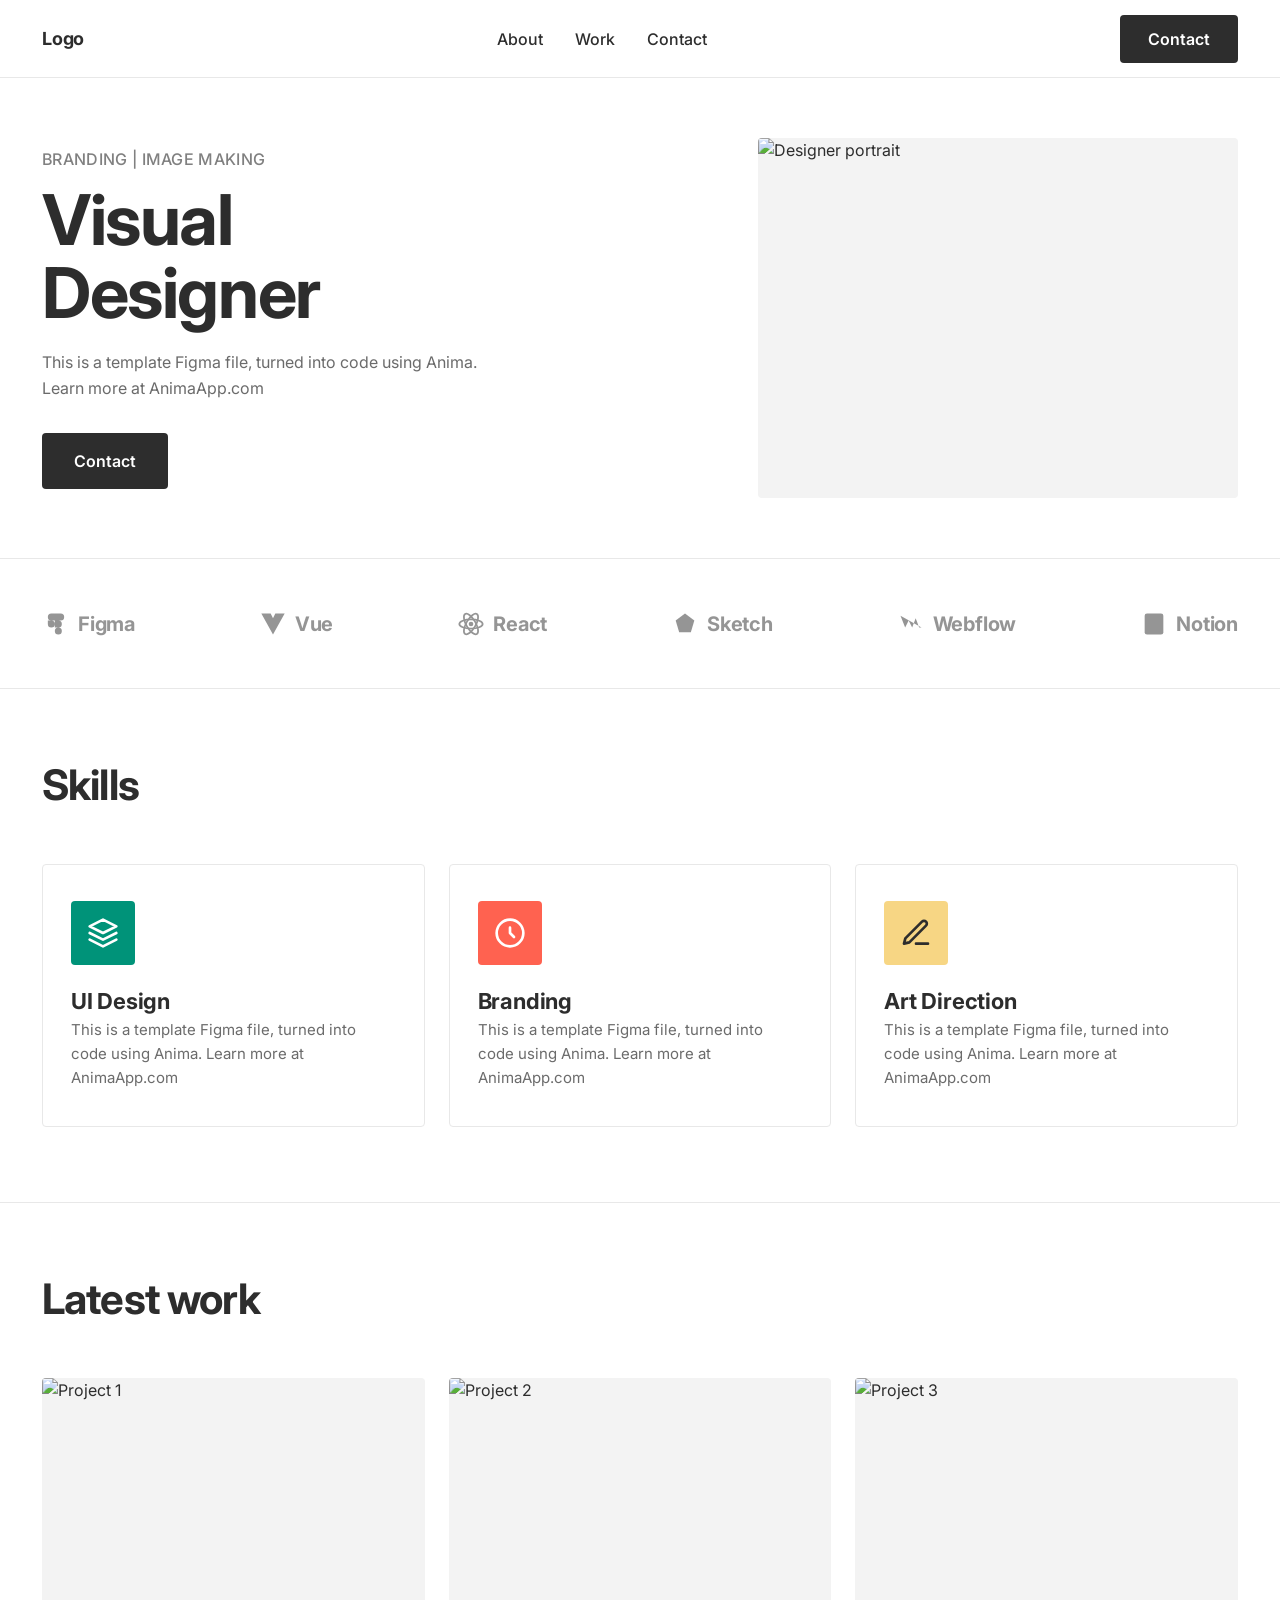
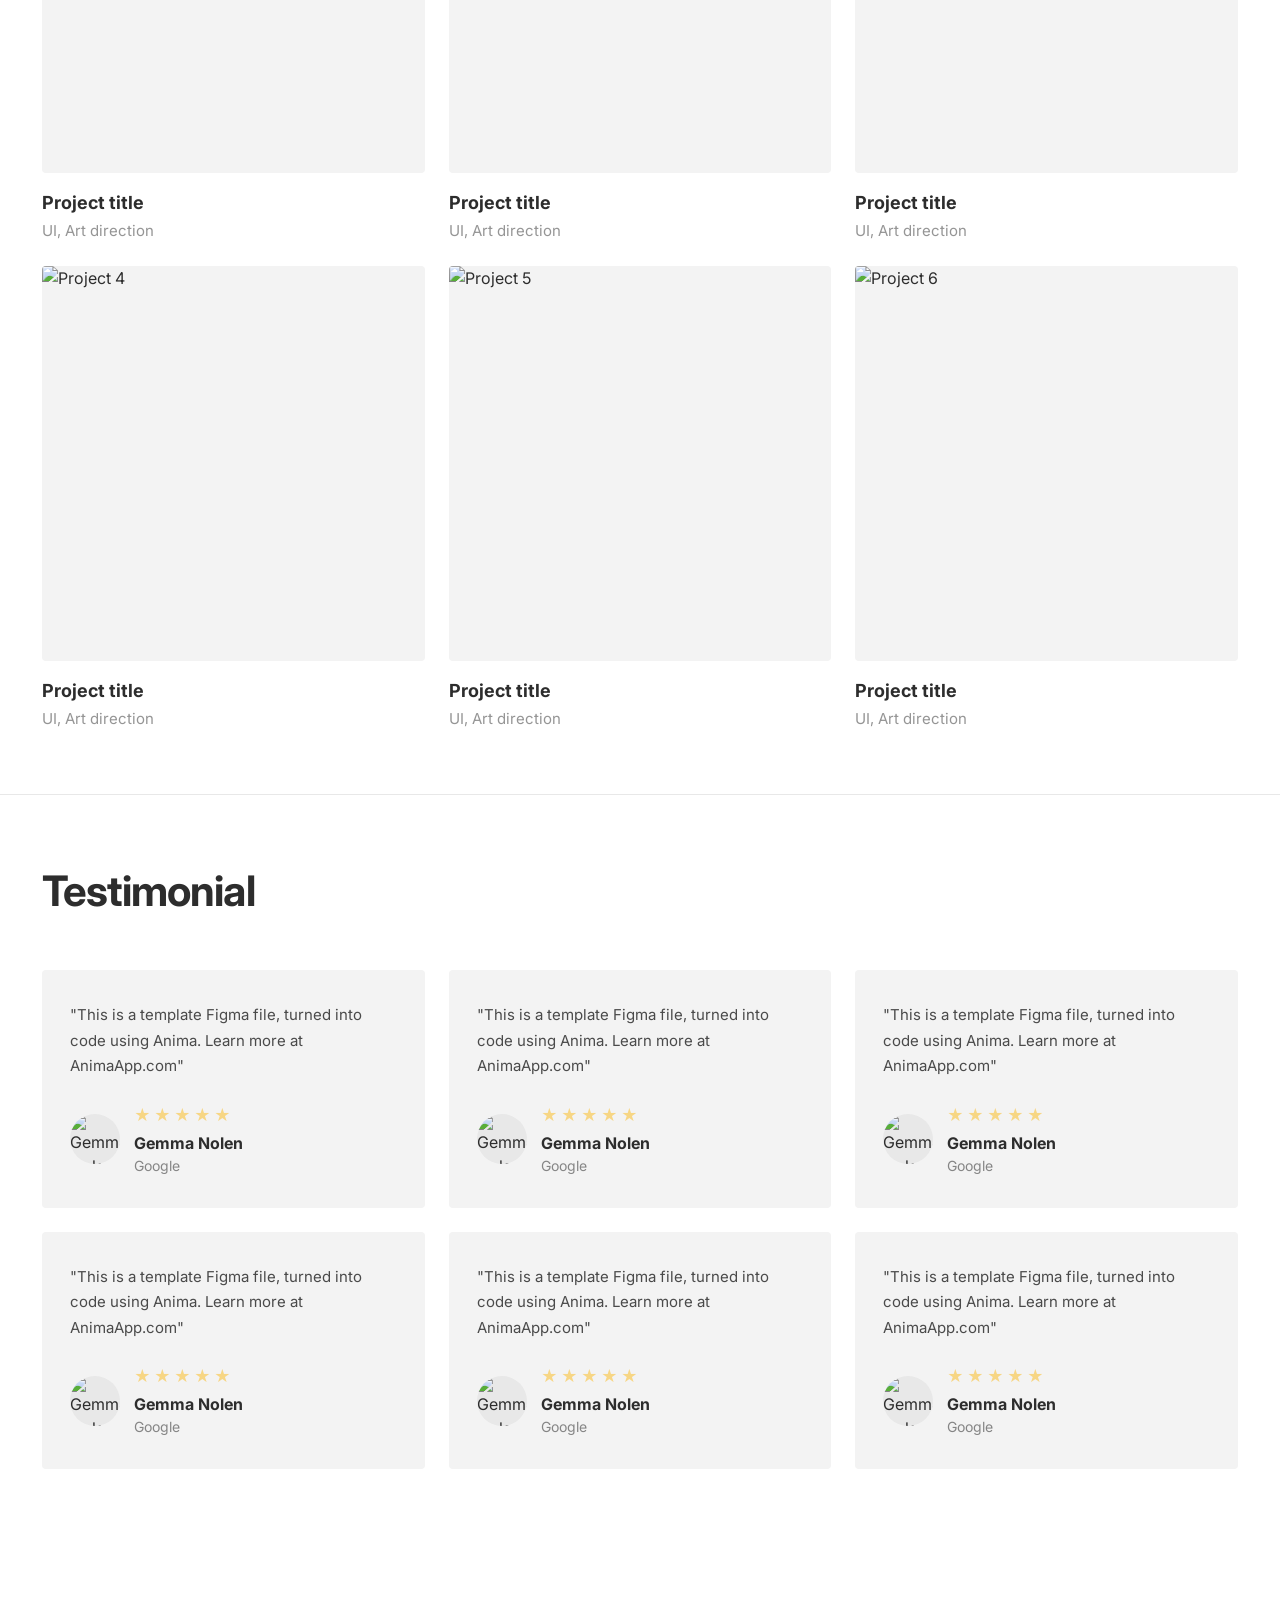
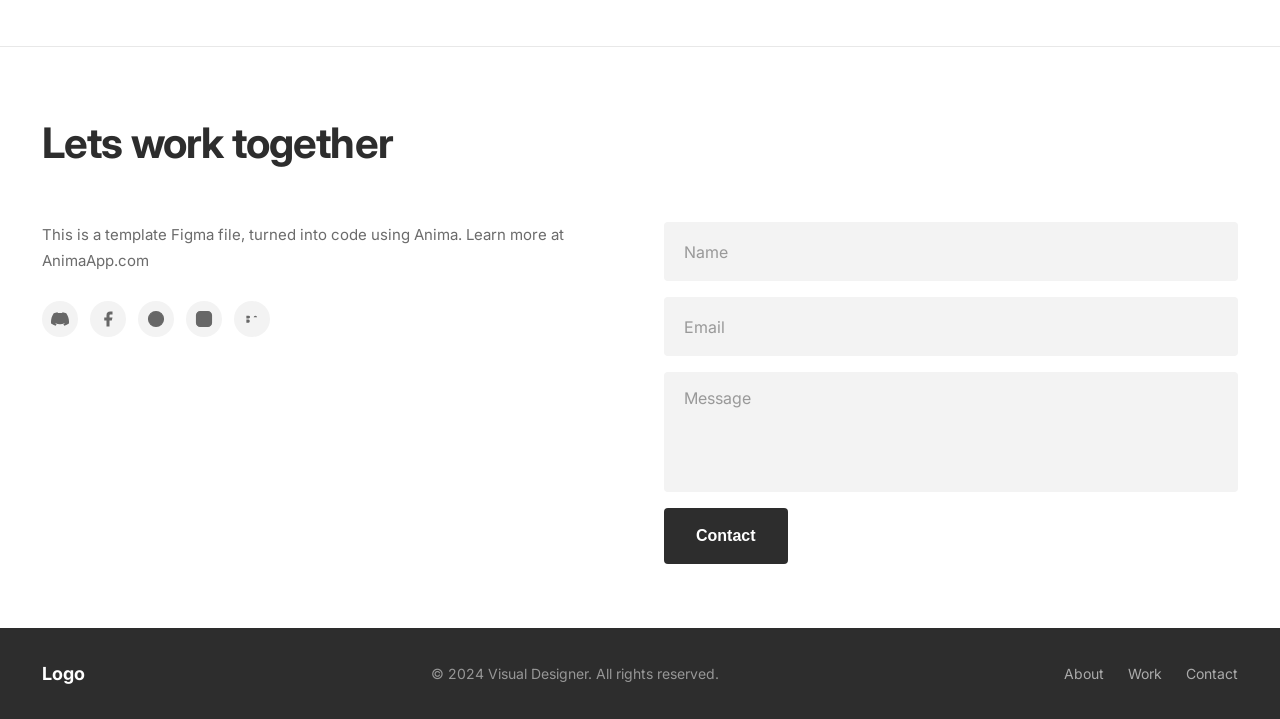
==== fig2json2code/index.html @ 577cde06 "Add files via upload Figma to Code Step 1: Download .fig (local copy) Step 2: use fig2json (https:" ====
<!DOCTYPE html>
<html lang="en">
<head>
  <meta charset="UTF-8" />
  <meta name="viewport" content="width=device-width, initial-scale=1.0" />
  <title>Visual Designer — Portfolio Template</title>
  <link rel="preconnect" href="https://fonts.googleapis.com" />
  <link rel="preconnect" href="https://fonts.gstatic.com" crossorigin />
  <link href="https://fonts.googleapis.com/css2?family=Inter:wght@400;500;600;700&display=swap" rel="stylesheet" />
  <link rel="stylesheet" href="styles.css" />
</head>
<body>

  <!-- ============================================================
       NAVIGATION
       ============================================================ -->
  <nav class="nav">
    <div class="nav__inner">
      <a href="#" class="nav__logo">Logo</a>
      <ul class="nav__menu">
        <li><a href="#about">About</a></li>
        <li><a href="#work">Work</a></li>
        <li><a href="#contact">Contact</a></li>
      </ul>
      <a href="#contact" class="nav__cta">Contact</a>
    </div>
  </nav>

  <!-- ============================================================
       HEADER SECTION
       ============================================================ -->
  <section class="header-section" id="about">
    <div class="header-section__inner">
      <div class="header-content">
        <p class="header-content__subtitle">Branding | Image making</p>
        <h1 class="header-content__title">Visual<br>Designer</h1>
        <p class="header-content__desc">
          This is a template Figma file, turned into code using Anima.
          Learn more at AnimaApp.com
        </p>
        <a href="#contact" class="btn btn--dark">Contact</a>
      </div>
      <div class="header-image">
        <img
          src="../figma-json/v3/images/a2d1b3a41cc9761b3e8b3609af7fffb76a2461f9.png"
          alt="Designer portrait"
          width="480"
          height="360"
        />
      </div>
    </div>
  </section>

  <!-- ============================================================
       LOGO BAR
       ============================================================ -->
  <div class="logo-bar">
    <div class="logo-bar__inner">

      <!-- Figma-style wordmark -->
      <div class="logo-bar__item">
        <svg viewBox="0 0 24 24" aria-hidden="true">
          <path d="M8 3a3 3 0 0 0 0 6h3V3H8Zm3 0h5a3 3 0 0 1 0 6h-5V3ZM8 15a3 3 0 1 0 0-6H5v3a3 3 0 0 0 3 3Zm3-6v6h3a3 3 0 0 0 0-6h-3Zm0 9a3 3 0 1 0 6 0 3 3 0 0 0-6 0Z"/>
        </svg>
        Figma
      </div>

      <!-- Vue-style wordmark -->
      <div class="logo-bar__item">
        <svg viewBox="0 0 24 24" aria-hidden="true">
          <path d="M2 3h4l6 10L18 3h4L12 21 2 3Zm4 0 6 10 6-10H14l-2 4-2-4H6Z"/>
        </svg>
        Vue
      </div>

      <!-- React-style wordmark -->
      <div class="logo-bar__item">
        <svg viewBox="0 0 24 24" aria-hidden="true">
          <circle cx="12" cy="12" r="2"/>
          <ellipse cx="12" cy="12" rx="10" ry="4" fill="none" stroke="currentColor" stroke-width="1.5"/>
          <ellipse cx="12" cy="12" rx="10" ry="4" fill="none" stroke="currentColor" stroke-width="1.5" transform="rotate(60 12 12)"/>
          <ellipse cx="12" cy="12" rx="10" ry="4" fill="none" stroke="currentColor" stroke-width="1.5" transform="rotate(120 12 12)"/>
        </svg>
        React
      </div>

      <!-- Sketch-style wordmark -->
      <div class="logo-bar__item">
        <svg viewBox="0 0 24 24" aria-hidden="true">
          <path d="M4 9 12 3l8 6-3 10H7L4 9Z"/>
        </svg>
        Sketch
      </div>

      <!-- Webflow wordmark -->
      <div class="logo-bar__item">
        <svg viewBox="0 0 24 24" aria-hidden="true">
          <path d="M3 5l4 10 3-6 3 6 3-8 3 8h2"/>
        </svg>
        Webflow
      </div>

      <!-- Notion wordmark -->
      <div class="logo-bar__item">
        <svg viewBox="0 0 24 24" aria-hidden="true">
          <rect x="4" y="3" width="16" height="18" rx="2"/>
          <path d="M8 8h8M8 12h5M8 16h3"/>
        </svg>
        Notion
      </div>

    </div>
  </div>

  <!-- ============================================================
       SKILLS SECTION
       ============================================================ -->
  <section class="skills-section" id="about-skills">
    <div class="skills-section__inner">
      <h2 class="section-heading">Skills</h2>
      <div class="skills-grid">

        <!-- Card 1 — Green -->
        <div class="skill-card">
          <div class="skill-card__icon skill-card__icon--green">
            <svg viewBox="0 0 24 24" aria-hidden="true">
              <path d="M12 2L2 7l10 5 10-5-10-5ZM2 17l10 5 10-5M2 12l10 5 10-5"/>
            </svg>
          </div>
          <div>
            <h3 class="skill-card__title">UI Design</h3>
            <p class="skill-card__desc">
              This is a template Figma file, turned into code using Anima.
              Learn more at AnimaApp.com
            </p>
          </div>
        </div>

        <!-- Card 2 — Red -->
        <div class="skill-card">
          <div class="skill-card__icon skill-card__icon--red">
            <svg viewBox="0 0 24 24" aria-hidden="true">
              <circle cx="12" cy="12" r="10"/>
              <path d="M12 8v4l3 3"/>
            </svg>
          </div>
          <div>
            <h3 class="skill-card__title">Branding</h3>
            <p class="skill-card__desc">
              This is a template Figma file, turned into code using Anima.
              Learn more at AnimaApp.com
            </p>
          </div>
        </div>

        <!-- Card 3 — Yellow -->
        <div class="skill-card">
          <div class="skill-card__icon skill-card__icon--yellow">
            <svg viewBox="0 0 24 24" aria-hidden="true" style="stroke: #2d2d2d">
              <path d="M12 20h9M16.5 3.5a2.121 2.121 0 1 1 3 3L7 19l-4 1 1-4L16.5 3.5Z"/>
            </svg>
          </div>
          <div>
            <h3 class="skill-card__title">Art Direction</h3>
            <p class="skill-card__desc">
              This is a template Figma file, turned into code using Anima.
              Learn more at AnimaApp.com
            </p>
          </div>
        </div>

      </div>
    </div>
  </section>

  <!-- ============================================================
       GALLERY SECTION
       ============================================================ -->
  <section class="gallery-section" id="work">
    <div class="gallery-section__inner">
      <h2 class="section-heading">Latest work</h2>
      <div class="gallery-grid">

        <div class="gallery-card">
          <div class="gallery-card__image">
            <img src="../figma-json/v3/images/46acf5070c2b1eabe533e70cdfd6db0920cb88be.jpg" alt="Project 1" />
          </div>
          <h3 class="gallery-card__title">Project title</h3>
          <p class="gallery-card__category">UI, Art direction</p>
        </div>

        <div class="gallery-card">
          <div class="gallery-card__image">
            <img src="../figma-json/v3/images/ae5d91180b98e9e0920120c3b24ffbfe143d83cd.jpg" alt="Project 2" />
          </div>
          <h3 class="gallery-card__title">Project title</h3>
          <p class="gallery-card__category">UI, Art direction</p>
        </div>

        <div class="gallery-card">
          <div class="gallery-card__image">
            <img src="../figma-json/v3/images/3879de03212eab7e4fafca5165c55a151eca4a48.jpg" alt="Project 3" />
          </div>
          <h3 class="gallery-card__title">Project title</h3>
          <p class="gallery-card__category">UI, Art direction</p>
        </div>

        <div class="gallery-card">
          <div class="gallery-card__image">
            <img src="../figma-json/v3/images/7f90acac1fbd66440efa4e3870e0cd0b032f803b.jpg" alt="Project 4" />
          </div>
          <h3 class="gallery-card__title">Project title</h3>
          <p class="gallery-card__category">UI, Art direction</p>
        </div>

        <div class="gallery-card">
          <div class="gallery-card__image">
            <img src="../figma-json/v3/images/b15b0bea6c6f30cc354e8fe19b0d226e83daf314.jpg" alt="Project 5" />
          </div>
          <h3 class="gallery-card__title">Project title</h3>
          <p class="gallery-card__category">UI, Art direction</p>
        </div>

        <div class="gallery-card">
          <div class="gallery-card__image">
            <img src="../figma-json/v3/images/eae313a48883a46e7a2a60ee806e73a8052191be.png" alt="Project 6" />
          </div>
          <h3 class="gallery-card__title">Project title</h3>
          <p class="gallery-card__category">UI, Art direction</p>
        </div>

      </div>
    </div>
  </section>

  <!-- ============================================================
       TESTIMONIAL SECTION
       ============================================================ -->
  <section class="testimonial-section">
    <div class="testimonial-section__inner">
      <h2 class="section-heading">Testimonial</h2>
      <div class="testimonial-grid">

        <div class="testimonial-card">
          <p class="testimonial-card__quote">
            "This is a template Figma file, turned into code using Anima.
            Learn more at AnimaApp.com"
          </p>
          <div class="testimonial-card__client">
            <div class="testimonial-card__avatar">
              <img src="../figma-json/v3/images/e754ca731f89f5fd075dc47dcfd0ee6980216065.png" alt="Gemma Nolen" />
            </div>
            <div>
              <div class="stars">
                <span>★</span><span>★</span><span>★</span><span>★</span><span>★</span>
              </div>
              <p class="testimonial-card__name">Gemma Nolen</p>
              <p class="testimonial-card__company">Google</p>
            </div>
          </div>
        </div>

        <div class="testimonial-card">
          <p class="testimonial-card__quote">
            "This is a template Figma file, turned into code using Anima.
            Learn more at AnimaApp.com"
          </p>
          <div class="testimonial-card__client">
            <div class="testimonial-card__avatar">
              <img src="../figma-json/v3/images/e754ca731f89f5fd075dc47dcfd0ee6980216065.png" alt="Gemma Nolen" />
            </div>
            <div>
              <div class="stars">
                <span>★</span><span>★</span><span>★</span><span>★</span><span>★</span>
              </div>
              <p class="testimonial-card__name">Gemma Nolen</p>
              <p class="testimonial-card__company">Google</p>
            </div>
          </div>
        </div>

        <div class="testimonial-card">
          <p class="testimonial-card__quote">
            "This is a template Figma file, turned into code using Anima.
            Learn more at AnimaApp.com"
          </p>
          <div class="testimonial-card__client">
            <div class="testimonial-card__avatar">
              <img src="../figma-json/v3/images/e754ca731f89f5fd075dc47dcfd0ee6980216065.png" alt="Gemma Nolen" />
            </div>
            <div>
              <div class="stars">
                <span>★</span><span>★</span><span>★</span><span>★</span><span>★</span>
              </div>
              <p class="testimonial-card__name">Gemma Nolen</p>
              <p class="testimonial-card__company">Google</p>
            </div>
          </div>
        </div>

        <div class="testimonial-card">
          <p class="testimonial-card__quote">
            "This is a template Figma file, turned into code using Anima.
            Learn more at AnimaApp.com"
          </p>
          <div class="testimonial-card__client">
            <div class="testimonial-card__avatar">
              <img src="../figma-json/v3/images/e754ca731f89f5fd075dc47dcfd0ee6980216065.png" alt="Gemma Nolen" />
            </div>
            <div>
              <div class="stars">
                <span>★</span><span>★</span><span>★</span><span>★</span><span>★</span>
              </div>
              <p class="testimonial-card__name">Gemma Nolen</p>
              <p class="testimonial-card__company">Google</p>
            </div>
          </div>
        </div>

        <div class="testimonial-card">
          <p class="testimonial-card__quote">
            "This is a template Figma file, turned into code using Anima.
            Learn more at AnimaApp.com"
          </p>
          <div class="testimonial-card__client">
            <div class="testimonial-card__avatar">
              <img src="../figma-json/v3/images/e754ca731f89f5fd075dc47dcfd0ee6980216065.png" alt="Gemma Nolen" />
            </div>
            <div>
              <div class="stars">
                <span>★</span><span>★</span><span>★</span><span>★</span><span>★</span>
              </div>
              <p class="testimonial-card__name">Gemma Nolen</p>
              <p class="testimonial-card__company">Google</p>
            </div>
          </div>
        </div>

        <div class="testimonial-card">
          <p class="testimonial-card__quote">
            "This is a template Figma file, turned into code using Anima.
            Learn more at AnimaApp.com"
          </p>
          <div class="testimonial-card__client">
            <div class="testimonial-card__avatar">
              <img src="../figma-json/v3/images/e754ca731f89f5fd075dc47dcfd0ee6980216065.png" alt="Gemma Nolen" />
            </div>
            <div>
              <div class="stars">
                <span>★</span><span>★</span><span>★</span><span>★</span><span>★</span>
              </div>
              <p class="testimonial-card__name">Gemma Nolen</p>
              <p class="testimonial-card__company">Google</p>
            </div>
          </div>
        </div>

      </div>
    </div>
  </section>

  <!-- ============================================================
       CONTACT SECTION
       ============================================================ -->
  <section class="contact-section" id="contact">
    <div class="contact-section__inner">
      <h2 class="contact-section__heading">Lets work together</h2>
      <div class="contact-layout">

        <div class="contact-info">
          <p class="contact-info__desc">
            This is a template Figma file, turned into code using Anima.
            Learn more at AnimaApp.com
          </p>
          <div class="social-links">
            <!-- Discord -->
            <a href="#" class="social-link" aria-label="Discord">
              <svg viewBox="0 0 24 24" aria-hidden="true">
                <path d="M20.317 4.37a19.791 19.791 0 0 0-4.885-1.515.074.074 0 0 0-.079.037c-.21.375-.444.864-.608 1.25a18.27 18.27 0 0 0-5.487 0 12.64 12.64 0 0 0-.617-1.25.077.077 0 0 0-.079-.037A19.736 19.736 0 0 0 3.677 4.37a.07.07 0 0 0-.032.027C.533 9.046-.32 13.58.099 18.057c.002.022.015.043.036.055a19.9 19.9 0 0 0 5.993 3.03.078.078 0 0 0 .084-.028c.462-.63.874-1.295 1.226-1.994.021-.041.001-.09-.041-.106a13.107 13.107 0 0 1-1.872-.892.077.077 0 0 1-.008-.128 10.2 10.2 0 0 0 .372-.292.074.074 0 0 1 .077-.01c3.928 1.793 8.18 1.793 12.062 0a.074.074 0 0 1 .078.01c.12.098.246.198.373.292a.077.077 0 0 1-.006.127 12.299 12.299 0 0 1-1.873.892.077.077 0 0 0-.041.107c.36.698.772 1.362 1.225 1.993a.076.076 0 0 0 .084.028 19.839 19.839 0 0 0 6.002-3.03.077.077 0 0 0 .032-.054c.5-5.177-.838-9.674-3.549-13.66a.061.061 0 0 0-.031-.03Z"/>
              </svg>
            </a>
            <!-- Facebook -->
            <a href="#" class="social-link" aria-label="Facebook">
              <svg viewBox="0 0 24 24" aria-hidden="true">
                <path d="M18 2h-3a5 5 0 0 0-5 5v3H7v4h3v8h4v-8h3l1-4h-4V7a1 1 0 0 1 1-1h3z"/>
              </svg>
            </a>
            <!-- Dribbble -->
            <a href="#" class="social-link" aria-label="Dribbble">
              <svg viewBox="0 0 24 24" fill="none" stroke="currentColor" stroke-width="1.5" aria-hidden="true">
                <circle cx="12" cy="12" r="10"/>
                <path d="M8.56 2.75c4.37 6.03 6.02 9.42 8.03 17.72m2.54-15.38c-3.72 4.35-8.94 5.66-16.88 5.85m19.5 1.9c-3.5-.93-6.63-.82-8.94 0-2.58.92-5.01 2.86-7.44 6.32"/>
              </svg>
            </a>
            <!-- Instagram -->
            <a href="#" class="social-link" aria-label="Instagram">
              <svg viewBox="0 0 24 24" fill="none" stroke="currentColor" stroke-width="1.5" aria-hidden="true">
                <rect width="20" height="20" x="2" y="2" rx="5"/>
                <path d="M16 11.37A4 4 0 1 1 12.63 8 4 4 0 0 1 16 11.37z"/>
                <line x1="17.5" x2="17.51" y1="6.5" y2="6.5"/>
              </svg>
            </a>
            <!-- Behance -->
            <a href="#" class="social-link" aria-label="Behance">
              <svg viewBox="0 0 24 24" aria-hidden="true">
                <path d="M7.5 11.25h-3V7.5H7.5a1.875 1.875 0 0 1 0 3.75Zm0 1.5H4.5V17H7.5a2.25 2.25 0 0 0 0-4.25Zm6.75-4.5h4.5M14.25 12h4.5M16.5 7.5a2.25 2.25 0 0 0-2.25 2.25h4.5A2.25 2.25 0 0 0 16.5 7.5Z"/>
              </svg>
            </a>
          </div>
        </div>

        <form class="contact-form" onsubmit="return false;">
          <div class="contact-form__field">
            <input class="form-input" type="text" placeholder="Name" aria-label="Name" />
          </div>
          <div class="contact-form__field">
            <input class="form-input" type="email" placeholder="Email" aria-label="Email" />
          </div>
          <div class="contact-form__field">
            <textarea class="form-input form-textarea" placeholder="Message" aria-label="Message"></textarea>
          </div>
          <button type="submit" class="btn btn--dark" style="align-self: flex-start;">Contact</button>
        </form>

      </div>
    </div>
  </section>

  <!-- ============================================================
       FOOTER
       ============================================================ -->
  <footer class="footer">
    <div class="footer__inner">
      <span class="footer__logo">Logo</span>
      <span class="footer__copy">© 2024 Visual Designer. All rights reserved.</span>
      <nav class="footer__links">
        <a href="#about">About</a>
        <a href="#work">Work</a>
        <a href="#contact">Contact</a>
      </nav>
    </div>
  </footer>

</body>
</html>
---- fig2json2code/styles.css ----
/* =============================================================
   V3 Portfolio Template — Design System
   Source: figma-json/v3/canvas.json
   Canvas: 1280px wide, white background
   Colors: #2d2d2d black, #ffffff white, #f3f3f3 gray,
           #009379 green, #ff6250 red, #f7d684 yellow, #f3afa8 pink
   ============================================================= */

/* --- Reset & Base --- */
*, *::before, *::after { box-sizing: border-box; margin: 0; padding: 0; }

html { font-size: 16px; scroll-behavior: smooth; }

body {
  font-family: 'Inter', -apple-system, BlinkMacSystemFont, 'Segoe UI', sans-serif;
  background: #ffffff;
  color: #2d2d2d;
  line-height: 1.5;
  -webkit-font-smoothing: antialiased;
}

img { display: block; max-width: 100%; }
a { color: inherit; text-decoration: none; }
ul { list-style: none; }

/* --- Typography --- */
.text-xxl  { font-size: 4.375rem;  line-height: 1.1; font-weight: 700; } /* 70px */
.text-xl   { font-size: 2.625rem;  line-height: 1.2; font-weight: 700; } /* 42px */
.text-lg   { font-size: 1.875rem;  line-height: 1.3; font-weight: 600; } /* 30px */
.text-md   { font-size: 1.125rem;  line-height: 1.5; font-weight: 400; } /* 18px */
.text-sm   { font-size: 1rem;      line-height: 1.5; font-weight: 400; } /* 16px */
.text-xs   { font-size: 0.875rem;  line-height: 1.4; font-weight: 400; } /* 14px */

/* --- Color Tokens --- */
:root {
  --black:  #2d2d2d;
  --white:  #ffffff;
  --gray:   #f3f3f3;
  --green:  #009379;
  --red:    #ff6250;
  --yellow: #f7d684;
  --pink:   #f3afa8;
  --border: #e8e8e8;
  --max-w:  1280px;
  --pad-h:  24px;
}

/* --- Layout --- */
.container {
  max-width: var(--max-w);
  margin: 0 auto;
  padding: 0 var(--pad-h);
}

.section {
  width: 100%;
}

/* =============================================================
   NAVIGATION (1280×78)
   ============================================================= */
.nav {
  width: 100%;
  height: 78px;
  background: var(--white);
  border-bottom: 1px solid var(--border);
  position: sticky;
  top: 0;
  z-index: 100;
}

.nav__inner {
  max-width: var(--max-w);
  margin: 0 auto;
  padding: 0 42px;
  height: 100%;
  display: flex;
  align-items: center;
  justify-content: space-between;
}

.nav__logo {
  font-size: 1.125rem;
  font-weight: 700;
  color: var(--black);
  letter-spacing: -0.01em;
}

.nav__menu {
  display: flex;
  align-items: center;
  gap: 32px;
}

.nav__menu a {
  font-size: 1rem;
  font-weight: 500;
  color: var(--black);
  transition: opacity 0.15s;
}

.nav__menu a:hover { opacity: 0.6; }

.nav__cta {
  display: inline-flex;
  align-items: center;
  justify-content: center;
  height: 48px;
  padding: 0 28px;
  background: var(--black);
  color: var(--white);
  font-size: 1rem;
  font-weight: 600;
  border-radius: 4px;
  transition: opacity 0.15s;
}

.nav__cta:hover { opacity: 0.8; }

/* =============================================================
   HEADER SECTION (1280×444)
   ============================================================= */
.header-section {
  background: var(--white);
  padding: 60px 42px;
  min-height: 444px;
  display: flex;
  align-items: center;
}

.header-section__inner {
  max-width: var(--max-w);
  margin: 0 auto;
  width: 100%;
  display: flex;
  align-items: center;
  justify-content: space-between;
  gap: 40px;
}

.header-content {
  flex: 1;
  max-width: 620px;
}

.header-content__subtitle {
  font-size: 1rem;
  font-weight: 500;
  color: var(--black);
  opacity: 0.6;
  letter-spacing: 0.02em;
  text-transform: uppercase;
  margin-bottom: 12px;
}

.header-content__title {
  font-size: 4.375rem;
  font-weight: 700;
  color: var(--black);
  line-height: 1.05;
  letter-spacing: -0.02em;
  margin-bottom: 20px;
}

.header-content__desc {
  font-size: 1rem;
  color: var(--black);
  opacity: 0.7;
  line-height: 1.6;
  max-width: 480px;
  margin-bottom: 32px;
}

.header-image {
  flex-shrink: 0;
  width: 480px;
  height: 360px;
  background: var(--gray);
  overflow: hidden;
  border-radius: 4px;
}

.header-image img {
  width: 100%;
  height: 100%;
  object-fit: cover;
}

/* =============================================================
   BUTTON
   ============================================================= */
.btn {
  display: inline-flex;
  align-items: center;
  justify-content: center;
  height: 56px;
  padding: 0 32px;
  font-size: 1rem;
  font-weight: 600;
  border-radius: 4px;
  cursor: pointer;
  border: none;
  transition: opacity 0.15s;
}

.btn--dark {
  background: var(--black);
  color: var(--white);
}

.btn--dark:hover { opacity: 0.8; }

.btn--outline {
  background: transparent;
  color: var(--black);
  border: 2px solid var(--black);
}

.btn--outline:hover { background: var(--black); color: var(--white); }

/* =============================================================
   LOGO BAR (1280×131)
   ============================================================= */
.logo-bar {
  background: var(--white);
  border-top: 1px solid var(--border);
  border-bottom: 1px solid var(--border);
  padding: 40px 42px;
  min-height: 131px;
  display: flex;
  align-items: center;
}

.logo-bar__inner {
  max-width: var(--max-w);
  margin: 0 auto;
  width: 100%;
  display: flex;
  align-items: center;
  justify-content: space-between;
  gap: 40px;
}

.logo-bar__item {
  display: flex;
  align-items: center;
  gap: 8px;
  font-size: 1.25rem;
  font-weight: 700;
  color: var(--black);
  opacity: 0.5;
  letter-spacing: -0.01em;
  white-space: nowrap;
}

.logo-bar__item svg {
  width: 28px;
  height: 28px;
  fill: currentColor;
}

/* =============================================================
   SKILLS SECTION (1280×513)
   ============================================================= */
.skills-section {
  background: var(--white);
  padding: 64px 42px;
  min-height: 513px;
}

.skills-section__inner {
  max-width: var(--max-w);
  margin: 0 auto;
}

.section-heading {
  font-size: 2.625rem;
  font-weight: 700;
  color: var(--black);
  letter-spacing: -0.02em;
  margin-bottom: 48px;
}

.skills-grid {
  display: grid;
  grid-template-columns: repeat(3, 1fr);
  gap: 24px;
}

.skill-card {
  background: var(--white);
  border: 1px solid var(--border);
  border-radius: 4px;
  padding: 36px 28px;
  display: flex;
  flex-direction: column;
  gap: 20px;
}

.skill-card__icon {
  width: 64px;
  height: 64px;
  border-radius: 4px;
  display: flex;
  align-items: center;
  justify-content: center;
  flex-shrink: 0;
}

.skill-card__icon--green  { background: var(--green); }
.skill-card__icon--red    { background: var(--red); }
.skill-card__icon--yellow { background: var(--yellow); }

.skill-card__icon svg {
  width: 32px;
  height: 32px;
  stroke: white;
  fill: none;
  stroke-width: 2;
  stroke-linecap: round;
  stroke-linejoin: round;
}

.skill-card__icon--yellow svg { stroke: var(--black); }

.skill-card__title {
  font-size: 1.375rem;
  font-weight: 700;
  color: var(--black);
  letter-spacing: -0.01em;
}

.skill-card__desc {
  font-size: 0.9375rem;
  color: var(--black);
  opacity: 0.7;
  line-height: 1.6;
}

/* =============================================================
   GALLERY SECTION (1280×1030)
   ============================================================= */
.gallery-section {
  background: var(--white);
  padding: 64px 42px;
  min-height: 1030px;
  border-top: 1px solid var(--border);
}

.gallery-section__inner {
  max-width: var(--max-w);
  margin: 0 auto;
}

.gallery-grid {
  display: grid;
  grid-template-columns: repeat(3, 1fr);
  gap: 24px;
}

.gallery-card {
  cursor: pointer;
}

.gallery-card__image {
  width: 100%;
  aspect-ratio: 320 / 330;
  background: var(--gray);
  overflow: hidden;
  border-radius: 4px;
  margin-bottom: 16px;
}

.gallery-card__image img {
  width: 100%;
  height: 100%;
  object-fit: cover;
  transition: transform 0.3s ease;
}

.gallery-card:hover .gallery-card__image img {
  transform: scale(1.04);
}

.gallery-card__title {
  font-size: 1.125rem;
  font-weight: 700;
  color: var(--black);
  margin-bottom: 4px;
}

.gallery-card__category {
  font-size: 0.9375rem;
  color: var(--black);
  opacity: 0.5;
}

/* =============================================================
   TESTIMONIAL SECTION (1280×852)
   ============================================================= */
.testimonial-section {
  background: var(--white);
  padding: 64px 42px;
  min-height: 852px;
  border-top: 1px solid var(--border);
}

.testimonial-section__inner {
  max-width: var(--max-w);
  margin: 0 auto;
}

.testimonial-grid {
  display: grid;
  grid-template-columns: repeat(3, 1fr);
  gap: 24px;
}

.testimonial-card {
  background: var(--gray);
  border-radius: 4px;
  padding: 32px 28px;
  display: flex;
  flex-direction: column;
  gap: 24px;
}

.testimonial-card__quote {
  font-size: 0.9375rem;
  color: var(--black);
  line-height: 1.7;
  opacity: 0.85;
}

.testimonial-card__client {
  display: flex;
  align-items: center;
  gap: 14px;
  margin-top: auto;
}

.testimonial-card__avatar {
  width: 50px;
  height: 50px;
  border-radius: 50%;
  background: var(--border);
  overflow: hidden;
  flex-shrink: 0;
}

.testimonial-card__avatar img {
  width: 100%;
  height: 100%;
  object-fit: cover;
}

.testimonial-card__name {
  font-size: 1rem;
  font-weight: 700;
  color: var(--black);
}

.testimonial-card__company {
  font-size: 0.875rem;
  color: var(--black);
  opacity: 0.55;
}

.stars {
  display: flex;
  gap: 3px;
  margin-bottom: 4px;
}

.stars span {
  color: var(--yellow);
  font-size: 1rem;
}

/* =============================================================
   CONTACT SECTION (1280×426)
   ============================================================= */
.contact-section {
  background: var(--white);
  padding: 64px 42px;
  min-height: 426px;
  border-top: 1px solid var(--border);
}

.contact-section__inner {
  max-width: var(--max-w);
  margin: 0 auto;
}

.contact-section__heading {
  font-size: 2.625rem;
  font-weight: 700;
  color: var(--black);
  letter-spacing: -0.02em;
  margin-bottom: 48px;
}

.contact-layout {
  display: grid;
  grid-template-columns: 1fr 1fr;
  gap: 48px;
  align-items: start;
}

.contact-info__desc {
  font-size: 0.9375rem;
  color: var(--black);
  opacity: 0.7;
  line-height: 1.7;
  margin-bottom: 28px;
}

.social-links {
  display: flex;
  gap: 12px;
}

.social-link {
  width: 36px;
  height: 36px;
  border-radius: 50%;
  background: var(--gray);
  display: flex;
  align-items: center;
  justify-content: center;
  transition: background 0.15s;
}

.social-link:hover { background: var(--border); }

.social-link svg {
  width: 18px;
  height: 18px;
  fill: var(--black);
  opacity: 0.7;
}

.contact-form {
  display: flex;
  flex-direction: column;
  gap: 16px;
}

.contact-form__field {
  display: flex;
  flex-direction: column;
  gap: 0;
}

.form-input {
  width: 100%;
  height: 59px;
  background: var(--gray);
  border: none;
  border-radius: 4px;
  padding: 0 20px;
  font-size: 1rem;
  color: var(--black);
  font-family: inherit;
  outline: none;
  transition: background 0.15s;
}

.form-input:focus { background: #ebebeb; }
.form-input::placeholder { color: var(--black); opacity: 0.45; }

.form-textarea {
  height: 120px;
  padding: 16px 20px;
  resize: none;
}

/* =============================================================
   FOOTER
   ============================================================= */
.footer {
  background: var(--black);
  color: var(--white);
  padding: 32px 42px;
  display: flex;
  align-items: center;
  justify-content: space-between;
}

.footer__inner {
  max-width: var(--max-w);
  margin: 0 auto;
  width: 100%;
  display: flex;
  align-items: center;
  justify-content: space-between;
}

.footer__logo {
  font-size: 1.125rem;
  font-weight: 700;
}

.footer__copy {
  font-size: 0.875rem;
  opacity: 0.5;
}

.footer__links {
  display: flex;
  gap: 24px;
  font-size: 0.875rem;
  opacity: 0.6;
}

.footer__links a:hover { opacity: 1; }

/* =============================================================
   RESPONSIVE
   ============================================================= */
@media (max-width: 1024px) {
  .header-section__inner { flex-direction: column-reverse; align-items: flex-start; }
  .header-image { width: 100%; max-width: 480px; }
  .skills-grid { grid-template-columns: repeat(2, 1fr); }
  .gallery-grid { grid-template-columns: repeat(2, 1fr); }
  .testimonial-grid { grid-template-columns: repeat(2, 1fr); }
  .contact-layout { grid-template-columns: 1fr; }
}

@media (max-width: 640px) {
  .nav__inner { padding: 0 20px; }
  .nav__menu { display: none; }
  .header-section { padding: 40px 20px; }
  .header-content__title { font-size: 2.75rem; }
  .skills-section, .gallery-section, .testimonial-section, .contact-section { padding: 48px 20px; }
  .logo-bar { padding: 32px 20px; }
  .logo-bar__inner { flex-wrap: wrap; gap: 24px; }
  .skills-grid { grid-template-columns: 1fr; }
  .gallery-grid { grid-template-columns: 1fr; }
  .testimonial-grid { grid-template-columns: 1fr; }
  .footer { padding: 24px 20px; }
  .footer__inner { flex-direction: column; gap: 12px; text-align: center; }
}
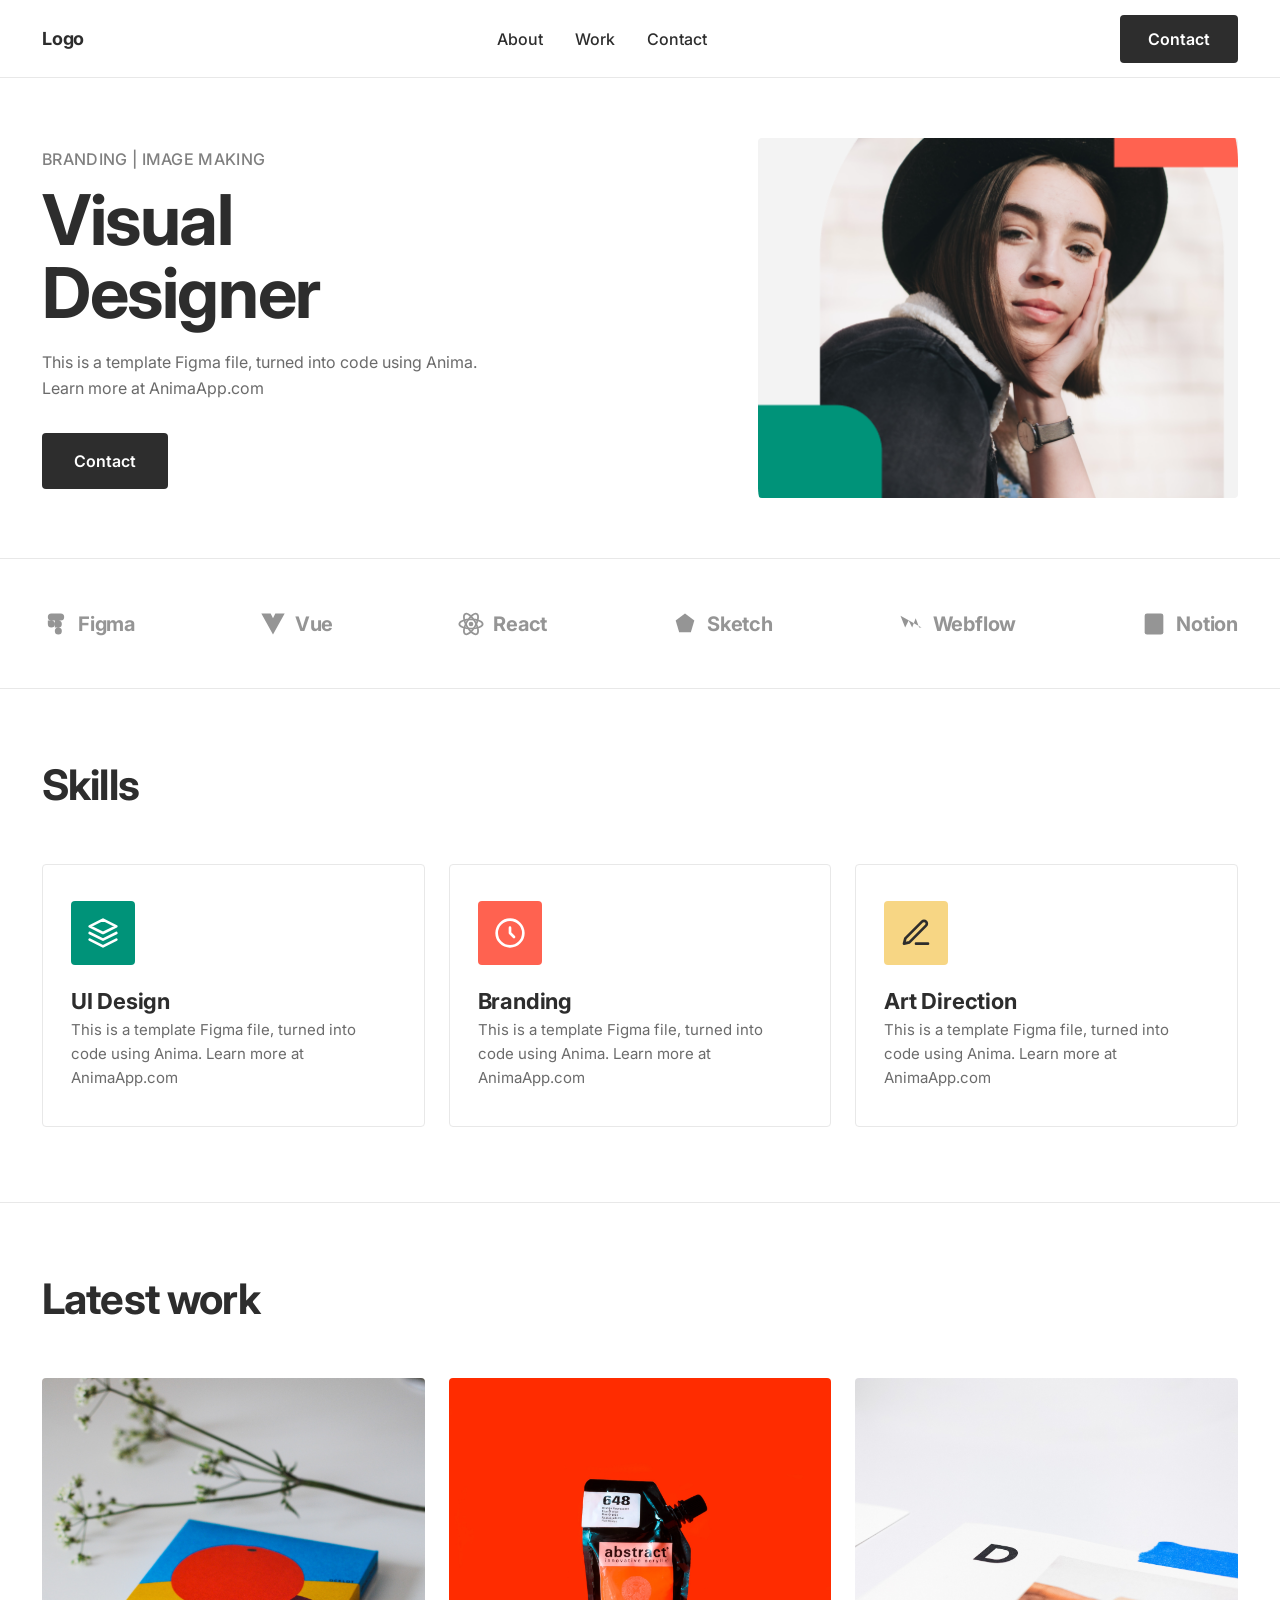
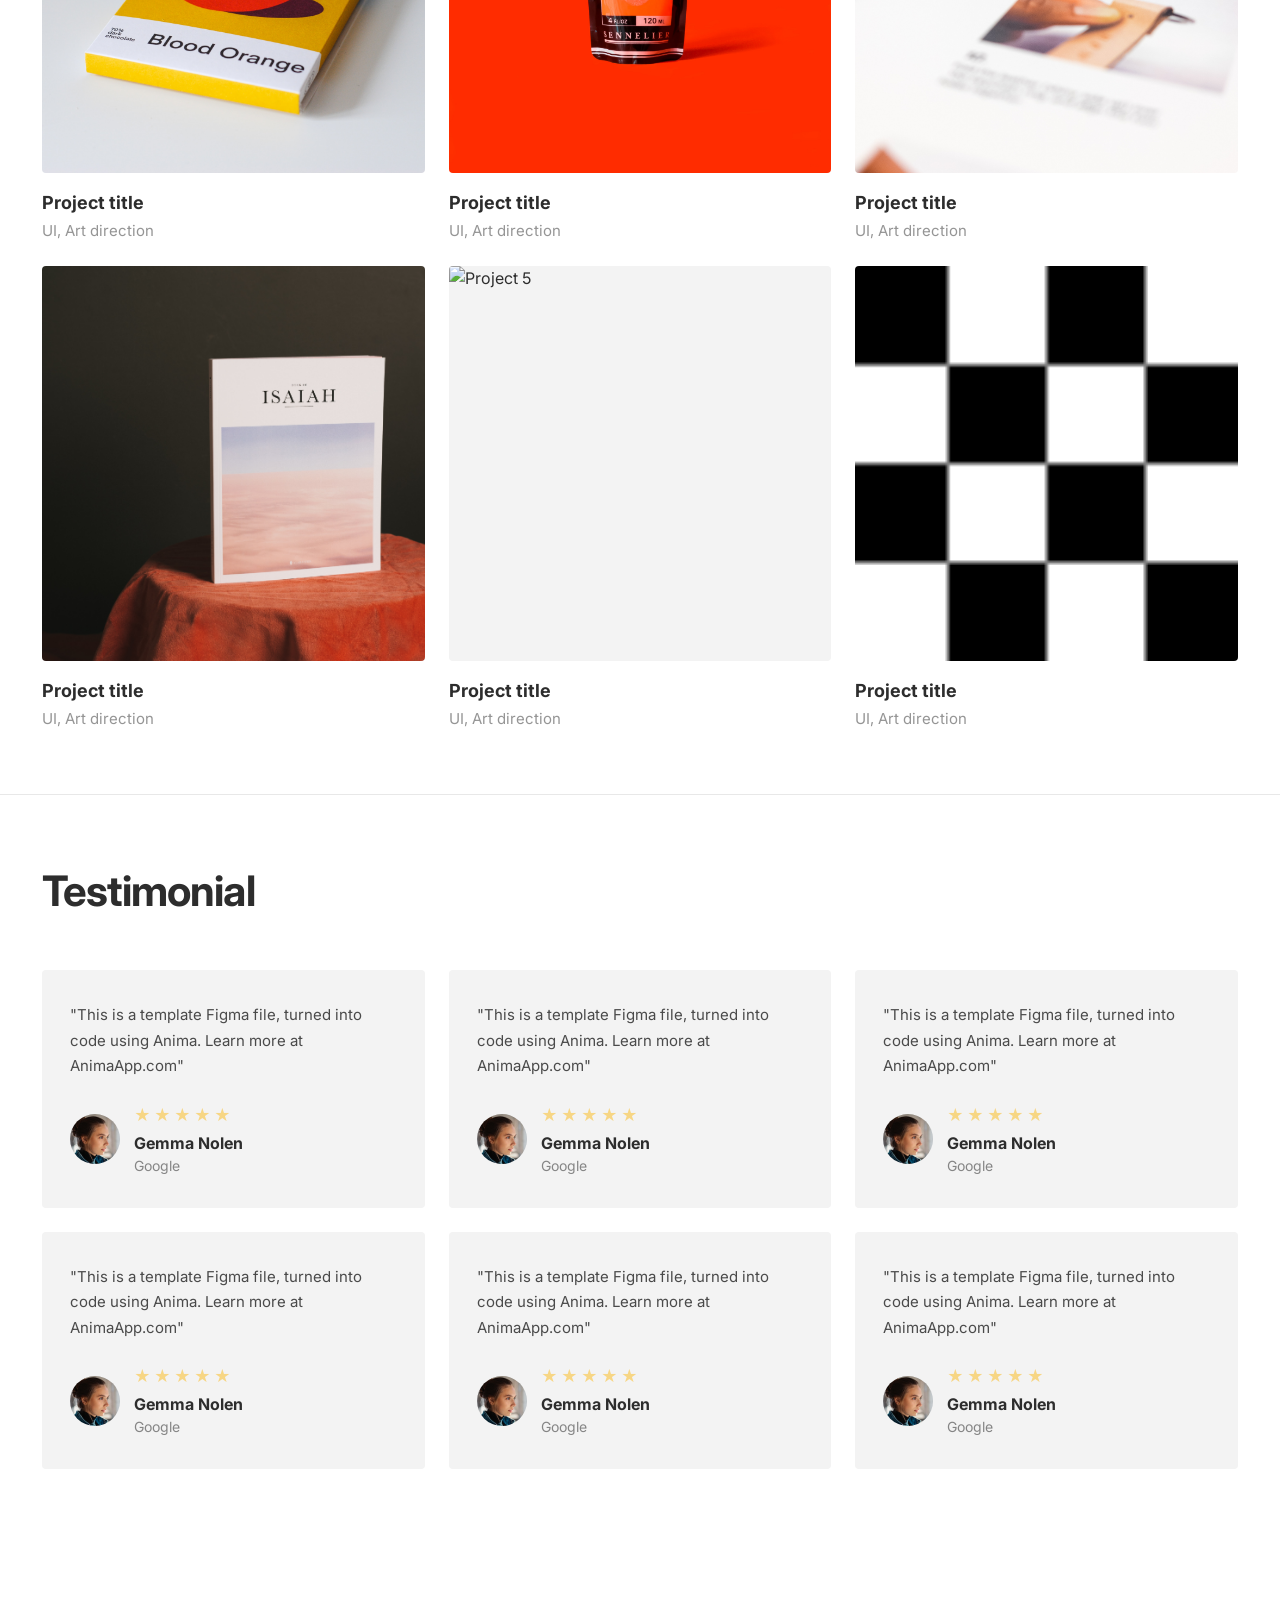
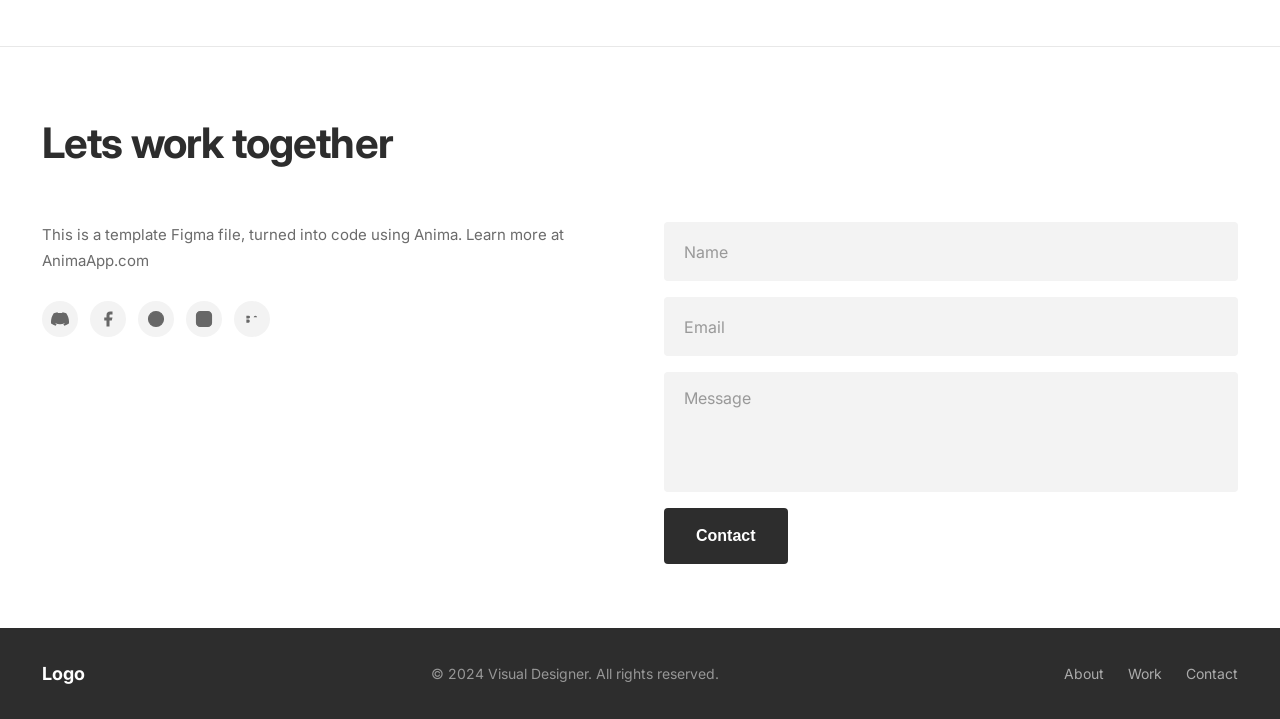
==== commit 1fba2ab1: "Update index.html" ====
--- a/fig2json2code/index.html
+++ b/fig2json2code/index.html
@@ -42,7 +42,7 @@
       </div>
       <div class="header-image">
         <img
-          src="../figma-json/v3/images/a2d1b3a41cc9761b3e8b3609af7fffb76a2461f9.png"
+          src="images/a2d1b3a41cc9761b3e8b3609af7fffb76a2461f9.png"
           alt="Designer portrait"
           width="480"
           height="360"
@@ -183,47 +183,47 @@
 
         <div class="gallery-card">
           <div class="gallery-card__image">
-            <img src="../figma-json/v3/images/46acf5070c2b1eabe533e70cdfd6db0920cb88be.jpg" alt="Project 1" />
-          </div>
-          <h3 class="gallery-card__title">Project title</h3>
-          <p class="gallery-card__category">UI, Art direction</p>
-        </div>
-
-        <div class="gallery-card">
-          <div class="gallery-card__image">
-            <img src="../figma-json/v3/images/ae5d91180b98e9e0920120c3b24ffbfe143d83cd.jpg" alt="Project 2" />
-          </div>
-          <h3 class="gallery-card__title">Project title</h3>
-          <p class="gallery-card__category">UI, Art direction</p>
-        </div>
-
-        <div class="gallery-card">
-          <div class="gallery-card__image">
-            <img src="../figma-json/v3/images/3879de03212eab7e4fafca5165c55a151eca4a48.jpg" alt="Project 3" />
-          </div>
-          <h3 class="gallery-card__title">Project title</h3>
-          <p class="gallery-card__category">UI, Art direction</p>
-        </div>
-
-        <div class="gallery-card">
-          <div class="gallery-card__image">
-            <img src="../figma-json/v3/images/7f90acac1fbd66440efa4e3870e0cd0b032f803b.jpg" alt="Project 4" />
-          </div>
-          <h3 class="gallery-card__title">Project title</h3>
-          <p class="gallery-card__category">UI, Art direction</p>
-        </div>
-
-        <div class="gallery-card">
-          <div class="gallery-card__image">
-            <img src="../figma-json/v3/images/b15b0bea6c6f30cc354e8fe19b0d226e83daf314.jpg" alt="Project 5" />
-          </div>
-          <h3 class="gallery-card__title">Project title</h3>
-          <p class="gallery-card__category">UI, Art direction</p>
-        </div>
-
-        <div class="gallery-card">
-          <div class="gallery-card__image">
-            <img src="../figma-json/v3/images/eae313a48883a46e7a2a60ee806e73a8052191be.png" alt="Project 6" />
+            <img src="images/46acf5070c2b1eabe533e70cdfd6db0920cb88be.jpg" alt="Project 1" />
+          </div>
+          <h3 class="gallery-card__title">Project title</h3>
+          <p class="gallery-card__category">UI, Art direction</p>
+        </div>
+
+        <div class="gallery-card">
+          <div class="gallery-card__image">
+            <img src="images/ae5d91180b98e9e0920120c3b24ffbfe143d83cd.jpg" alt="Project 2" />
+          </div>
+          <h3 class="gallery-card__title">Project title</h3>
+          <p class="gallery-card__category">UI, Art direction</p>
+        </div>
+
+        <div class="gallery-card">
+          <div class="gallery-card__image">
+            <img src="images/3879de03212eab7e4fafca5165c55a151eca4a48.jpg" alt="Project 3" />
+          </div>
+          <h3 class="gallery-card__title">Project title</h3>
+          <p class="gallery-card__category">UI, Art direction</p>
+        </div>
+
+        <div class="gallery-card">
+          <div class="gallery-card__image">
+            <img src="images/7f90acac1fbd66440efa4e3870e0cd0b032f803b.jpg" alt="Project 4" />
+          </div>
+          <h3 class="gallery-card__title">Project title</h3>
+          <p class="gallery-card__category">UI, Art direction</p>
+        </div>
+
+        <div class="gallery-card">
+          <div class="gallery-card__image">
+            <img src="images/b15b0bea6c6f30cc354e8fe19b0d226e83daf314.jpg" alt="Project 5" />
+          </div>
+          <h3 class="gallery-card__title">Project title</h3>
+          <p class="gallery-card__category">UI, Art direction</p>
+        </div>
+
+        <div class="gallery-card">
+          <div class="gallery-card__image">
+            <img src="images/eae313a48883a46e7a2a60ee806e73a8052191be.png" alt="Project 6" />
           </div>
           <h3 class="gallery-card__title">Project title</h3>
           <p class="gallery-card__category">UI, Art direction</p>
@@ -248,102 +248,102 @@
           </p>
           <div class="testimonial-card__client">
             <div class="testimonial-card__avatar">
-              <img src="../figma-json/v3/images/e754ca731f89f5fd075dc47dcfd0ee6980216065.png" alt="Gemma Nolen" />
-            </div>
-            <div>
-              <div class="stars">
-                <span>★</span><span>★</span><span>★</span><span>★</span><span>★</span>
-              </div>
-              <p class="testimonial-card__name">Gemma Nolen</p>
-              <p class="testimonial-card__company">Google</p>
-            </div>
-          </div>
-        </div>
-
-        <div class="testimonial-card">
-          <p class="testimonial-card__quote">
-            "This is a template Figma file, turned into code using Anima.
-            Learn more at AnimaApp.com"
-          </p>
-          <div class="testimonial-card__client">
-            <div class="testimonial-card__avatar">
-              <img src="../figma-json/v3/images/e754ca731f89f5fd075dc47dcfd0ee6980216065.png" alt="Gemma Nolen" />
-            </div>
-            <div>
-              <div class="stars">
-                <span>★</span><span>★</span><span>★</span><span>★</span><span>★</span>
-              </div>
-              <p class="testimonial-card__name">Gemma Nolen</p>
-              <p class="testimonial-card__company">Google</p>
-            </div>
-          </div>
-        </div>
-
-        <div class="testimonial-card">
-          <p class="testimonial-card__quote">
-            "This is a template Figma file, turned into code using Anima.
-            Learn more at AnimaApp.com"
-          </p>
-          <div class="testimonial-card__client">
-            <div class="testimonial-card__avatar">
-              <img src="../figma-json/v3/images/e754ca731f89f5fd075dc47dcfd0ee6980216065.png" alt="Gemma Nolen" />
-            </div>
-            <div>
-              <div class="stars">
-                <span>★</span><span>★</span><span>★</span><span>★</span><span>★</span>
-              </div>
-              <p class="testimonial-card__name">Gemma Nolen</p>
-              <p class="testimonial-card__company">Google</p>
-            </div>
-          </div>
-        </div>
-
-        <div class="testimonial-card">
-          <p class="testimonial-card__quote">
-            "This is a template Figma file, turned into code using Anima.
-            Learn more at AnimaApp.com"
-          </p>
-          <div class="testimonial-card__client">
-            <div class="testimonial-card__avatar">
-              <img src="../figma-json/v3/images/e754ca731f89f5fd075dc47dcfd0ee6980216065.png" alt="Gemma Nolen" />
-            </div>
-            <div>
-              <div class="stars">
-                <span>★</span><span>★</span><span>★</span><span>★</span><span>★</span>
-              </div>
-              <p class="testimonial-card__name">Gemma Nolen</p>
-              <p class="testimonial-card__company">Google</p>
-            </div>
-          </div>
-        </div>
-
-        <div class="testimonial-card">
-          <p class="testimonial-card__quote">
-            "This is a template Figma file, turned into code using Anima.
-            Learn more at AnimaApp.com"
-          </p>
-          <div class="testimonial-card__client">
-            <div class="testimonial-card__avatar">
-              <img src="../figma-json/v3/images/e754ca731f89f5fd075dc47dcfd0ee6980216065.png" alt="Gemma Nolen" />
-            </div>
-            <div>
-              <div class="stars">
-                <span>★</span><span>★</span><span>★</span><span>★</span><span>★</span>
-              </div>
-              <p class="testimonial-card__name">Gemma Nolen</p>
-              <p class="testimonial-card__company">Google</p>
-            </div>
-          </div>
-        </div>
-
-        <div class="testimonial-card">
-          <p class="testimonial-card__quote">
-            "This is a template Figma file, turned into code using Anima.
-            Learn more at AnimaApp.com"
-          </p>
-          <div class="testimonial-card__client">
-            <div class="testimonial-card__avatar">
-              <img src="../figma-json/v3/images/e754ca731f89f5fd075dc47dcfd0ee6980216065.png" alt="Gemma Nolen" />
+              <img src="images/e754ca731f89f5fd075dc47dcfd0ee6980216065.png" alt="Gemma Nolen" />
+            </div>
+            <div>
+              <div class="stars">
+                <span>★</span><span>★</span><span>★</span><span>★</span><span>★</span>
+              </div>
+              <p class="testimonial-card__name">Gemma Nolen</p>
+              <p class="testimonial-card__company">Google</p>
+            </div>
+          </div>
+        </div>
+
+        <div class="testimonial-card">
+          <p class="testimonial-card__quote">
+            "This is a template Figma file, turned into code using Anima.
+            Learn more at AnimaApp.com"
+          </p>
+          <div class="testimonial-card__client">
+            <div class="testimonial-card__avatar">
+              <img src="images/e754ca731f89f5fd075dc47dcfd0ee6980216065.png" alt="Gemma Nolen" />
+            </div>
+            <div>
+              <div class="stars">
+                <span>★</span><span>★</span><span>★</span><span>★</span><span>★</span>
+              </div>
+              <p class="testimonial-card__name">Gemma Nolen</p>
+              <p class="testimonial-card__company">Google</p>
+            </div>
+          </div>
+        </div>
+
+        <div class="testimonial-card">
+          <p class="testimonial-card__quote">
+            "This is a template Figma file, turned into code using Anima.
+            Learn more at AnimaApp.com"
+          </p>
+          <div class="testimonial-card__client">
+            <div class="testimonial-card__avatar">
+              <img src="images/e754ca731f89f5fd075dc47dcfd0ee6980216065.png" alt="Gemma Nolen" />
+            </div>
+            <div>
+              <div class="stars">
+                <span>★</span><span>★</span><span>★</span><span>★</span><span>★</span>
+              </div>
+              <p class="testimonial-card__name">Gemma Nolen</p>
+              <p class="testimonial-card__company">Google</p>
+            </div>
+          </div>
+        </div>
+
+        <div class="testimonial-card">
+          <p class="testimonial-card__quote">
+            "This is a template Figma file, turned into code using Anima.
+            Learn more at AnimaApp.com"
+          </p>
+          <div class="testimonial-card__client">
+            <div class="testimonial-card__avatar">
+              <img src="images/e754ca731f89f5fd075dc47dcfd0ee6980216065.png" alt="Gemma Nolen" />
+            </div>
+            <div>
+              <div class="stars">
+                <span>★</span><span>★</span><span>★</span><span>★</span><span>★</span>
+              </div>
+              <p class="testimonial-card__name">Gemma Nolen</p>
+              <p class="testimonial-card__company">Google</p>
+            </div>
+          </div>
+        </div>
+
+        <div class="testimonial-card">
+          <p class="testimonial-card__quote">
+            "This is a template Figma file, turned into code using Anima.
+            Learn more at AnimaApp.com"
+          </p>
+          <div class="testimonial-card__client">
+            <div class="testimonial-card__avatar">
+              <img src="images/e754ca731f89f5fd075dc47dcfd0ee6980216065.png" alt="Gemma Nolen" />
+            </div>
+            <div>
+              <div class="stars">
+                <span>★</span><span>★</span><span>★</span><span>★</span><span>★</span>
+              </div>
+              <p class="testimonial-card__name">Gemma Nolen</p>
+              <p class="testimonial-card__company">Google</p>
+            </div>
+          </div>
+        </div>
+
+        <div class="testimonial-card">
+          <p class="testimonial-card__quote">
+            "This is a template Figma file, turned into code using Anima.
+            Learn more at AnimaApp.com"
+          </p>
+          <div class="testimonial-card__client">
+            <div class="testimonial-card__avatar">
+              <img src="images/e754ca731f89f5fd075dc47dcfd0ee6980216065.png" alt="Gemma Nolen" />
             </div>
             <div>
               <div class="stars">
